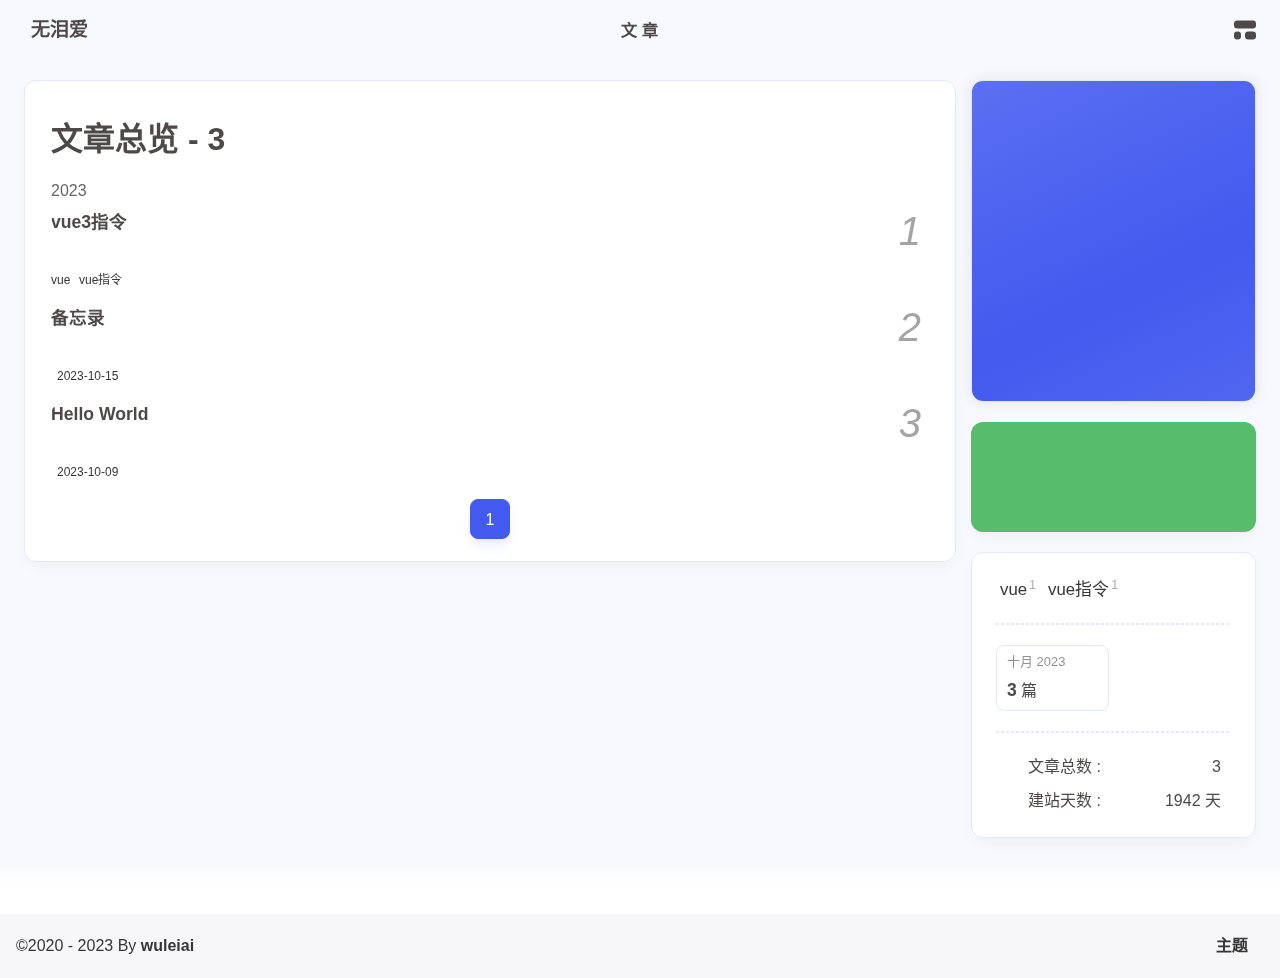
==== archives/index.html @ 39df519e "Site updated: 2023-11-15 03:07:52" ====
<!DOCTYPE html><html lang="zh-CN" data-theme="light"><head><meta charset="UTF-8"><meta http-equiv="X-UA-Compatible" content="IE=edge"><meta name="viewport" content="width=device-width, initial-scale=1.0, user-scalable=no"><title>归档 | 无泪爱</title><meta name="keywords" content="wuleiai,无泪爱,无泪爱的博客,无泪爱博客,无泪爱技术随笔,无泪爱的技术随笔,无泪爱的前端技术随笔"><meta name="author" content="wuleiai,2826874813@qq.com"><meta name="copyright" content="wuleiai"><meta name="format-detection" content="telephone=no"><meta name="theme-color" content="#f7f9fe"><meta name="mobile-web-app-capable" content="yes"><meta name="apple-touch-fullscreen" content="yes"><meta name="apple-mobile-web-app-title" content="归档"><meta name="application-name" content="归档"><meta name="apple-mobile-web-app-capable" content="yes"><meta name="apple-mobile-web-app-status-bar-style" content="#f7f9fe"><meta property="og:type" content="website"><meta property="og:title" content="归档"><meta property="og:url" content="http://example.com/archives/index.html"><meta property="og:site_name" content="无泪爱"><meta property="og:description" content="归档"><meta property="og:locale" content="zh-CN"><meta property="og:image" content="https://bu.dusays.com/2023/04/27/64496e511b09c.jpg"><meta property="article:author" content="wuleiai"><meta property="article:tag" content="wuleiai,无泪爱,无泪爱的博客,无泪爱博客,无泪爱技术随笔,无泪爱的技术随笔,无泪爱的前端技术随笔"><meta name="twitter:card" content="summary"><meta name="twitter:image" content="https://bu.dusays.com/2023/04/27/64496e511b09c.jpg"><meta name="description" content="归档"><link rel="shortcut icon" href="/favicon.ico"><link rel="canonical" href="http://example.com/archives/"><link rel="preconnect" href="//cdn.cbd.int"/><meta name="google-site-verification" content="xxx"/><meta name="baidu-site-verification" content="code-xxx"/><meta name="msvalidate.01" content="xxx"/><link rel="stylesheet" href="/css/index.css"><link rel="stylesheet" href="https://cdn.cbd.int/node-snackbar@0.1.16/dist/snackbar.min.css" media="print" onload="this.media='all'"><link rel="stylesheet" href="https://cdn.cbd.int/@fancyapps/ui@5.0.20/dist/fancybox/fancybox.css" media="print" onload="this.media='all'"><script>const GLOBAL_CONFIG = {
  linkPageTop: undefined,
  peoplecanvas: {"enable":true,"img":"https://upload-bbs.miyoushe.com/upload/2023/09/03/125766904/ee23df8517f3c3e3efc4145658269c06_5714860933110284659.png"},
  postHeadAiDescription: {"enable":true,"gptName":"AnZhiYu","mode":"local","switchBtn":false,"btnLink":"https://afdian.net/item/886a79d4db6711eda42a52540025c377","randomNum":3,"basicWordCount":1000,"key":"xxxx","Referer":"https://xx.xx/"},
  diytitle: {"enable":true,"leaveTitle":"w(ﾟДﾟ)w 不要走！再看看嘛！","backTitle":"♪(^∇^*)欢迎肥来！"},
  LA51: undefined,
  greetingBox: undefined,
  twikooEnvId: '',
  commentBarrageConfig:undefined,
  root: '/',
  preloader: {"source":3},
  friends_vue_info: undefined,
  navMusic: true,
  mainTone: undefined,
  authorStatus: undefined,
  algolia: undefined,
  localSearch: undefined,
  translate: {"defaultEncoding":2,"translateDelay":0,"msgToTraditionalChinese":"繁","msgToSimplifiedChinese":"简","rightMenuMsgToTraditionalChinese":"转为繁体","rightMenuMsgToSimplifiedChinese":"转为简体"},
  noticeOutdate: {"limitDay":365,"position":"top","messagePrev":"It has been","messageNext":"days since the last update, the content of the article may be outdated."},
  highlight: {"plugin":"highlighjs","highlightCopy":true,"highlightLang":true,"highlightHeightLimit":330},
  copy: {
    success: '复制成功',
    error: '复制错误',
    noSupport: '浏览器不支持'
  },
  relativeDate: {
    homepage: false,
    simplehomepage: true,
    post: false
  },
  runtime: '天',
  date_suffix: {
    just: '刚刚',
    min: '分钟前',
    hour: '小时前',
    day: '天前',
    month: '个月前'
  },
  copyright: {"copy":true,"copyrightEbable":false,"limitCount":50,"languages":{"author":"作者: wuleiai","link":"链接: ","source":"来源: 无泪爱","info":"著作权归作者所有。商业转载请联系作者获得授权，非商业转载请注明出处。","copySuccess":"复制成功，复制和转载请标注本文地址"}},
  lightbox: 'fancybox',
  Snackbar: {"chs_to_cht":"你已切换为繁体","cht_to_chs":"你已切换为简体","day_to_night":"你已切换为深色模式","night_to_day":"你已切换为浅色模式","bgLight":"#425AEF","bgDark":"#1f1f1f","position":"top-center"},
  source: {
    justifiedGallery: {
      js: 'https://cdn.cbd.int/flickr-justified-gallery@2.1.2/dist/fjGallery.min.js',
      css: 'https://cdn.cbd.int/flickr-justified-gallery@2.1.2/dist/fjGallery.css'
    }
  },
  isPhotoFigcaption: false,
  islazyload: true,
  isAnchor: false,
  shortcutKey: undefined,
  autoDarkmode: true
}</script><script id="config-diff">var GLOBAL_CONFIG_SITE = {
  configTitle: '无泪爱',
  title: '归档',
  postAI: '',
  pageFillDescription: '归档',
  isPost: false,
  isHome: false,
  isHighlightShrink: false,
  isToc: false,
  postUpdate: '2023-11-15 03:06:13',
  postMainColor: '',
}</script><noscript><style type="text/css">
  #nav {
    opacity: 1
  }
  .justified-gallery img {
    opacity: 1
  }

  #recent-posts time,
  #post-meta time {
    display: inline !important
  }
</style></noscript><script>(win=>{
      win.saveToLocal = {
        set: (key, value, ttl) => {
          if (ttl === 0) return
          const now = Date.now()
          const expiry = now + ttl * 86400000
          const item = {
            value,
            expiry
          }
          localStorage.setItem(key, JSON.stringify(item))
        },
      
        get: key => {
          const itemStr = localStorage.getItem(key)
      
          if (!itemStr) {
            return undefined
          }
          const item = JSON.parse(itemStr)
          const now = Date.now()
      
          if (now > item.expiry) {
            localStorage.removeItem(key)
            return undefined
          }
          return item.value
        }
      }
    
      win.getScript = (url, attr = {}) => new Promise((resolve, reject) => {
        const script = document.createElement('script')
        script.src = url
        script.async = true
        script.onerror = reject
        script.onload = script.onreadystatechange = function() {
          const loadState = this.readyState
          if (loadState && loadState !== 'loaded' && loadState !== 'complete') return
          script.onload = script.onreadystatechange = null
          resolve()
        }

        Object.keys(attr).forEach(key => {
          script.setAttribute(key, attr[key])
        })

        document.head.appendChild(script)
      })
    
      win.getCSS = (url, id = false) => new Promise((resolve, reject) => {
        const link = document.createElement('link')
        link.rel = 'stylesheet'
        link.href = url
        if (id) link.id = id
        link.onerror = reject
        link.onload = link.onreadystatechange = function() {
          const loadState = this.readyState
          if (loadState && loadState !== 'loaded' && loadState !== 'complete') return
          link.onload = link.onreadystatechange = null
          resolve()
        }
        document.head.appendChild(link)
      })
    
      win.activateDarkMode = () => {
        document.documentElement.setAttribute('data-theme', 'dark')
        if (document.querySelector('meta[name="theme-color"]') !== null) {
          document.querySelector('meta[name="theme-color"]').setAttribute('content', '#18171d')
        }
      }
      win.activateLightMode = () => {
        document.documentElement.setAttribute('data-theme', 'light')
        if (document.querySelector('meta[name="theme-color"]') !== null) {
          document.querySelector('meta[name="theme-color"]').setAttribute('content', '#f7f9fe')
        }
      }
      const t = saveToLocal.get('theme')
    
          const isDarkMode = window.matchMedia('(prefers-color-scheme: dark)').matches
          const isLightMode = window.matchMedia('(prefers-color-scheme: light)').matches
          const isNotSpecified = window.matchMedia('(prefers-color-scheme: no-preference)').matches
          const hasNoSupport = !isDarkMode && !isLightMode && !isNotSpecified

          if (t === undefined) {
            if (isLightMode) activateLightMode()
            else if (isDarkMode) activateDarkMode()
            else if (isNotSpecified || hasNoSupport) {
              const now = new Date()
              const hour = now.getHours()
              const isNight = hour <= 6 || hour >= 18
              isNight ? activateDarkMode() : activateLightMode()
            }
            window.matchMedia('(prefers-color-scheme: dark)').addListener(e => {
              if (saveToLocal.get('theme') === undefined) {
                e.matches ? activateDarkMode() : activateLightMode()
              }
            })
          } else if (t === 'light') activateLightMode()
          else activateDarkMode()
        
      const asideStatus = saveToLocal.get('aside-status')
      if (asideStatus !== undefined) {
        if (asideStatus === 'hide') {
          document.documentElement.classList.add('hide-aside')
        } else {
          document.documentElement.classList.remove('hide-aside')
        }
      }
    
      const detectApple = () => {
        if(/iPad|iPhone|iPod|Macintosh/.test(navigator.userAgent)){
          document.documentElement.classList.add('apple')
        }
      }
      detectApple()
    })(window)</script><meta name="generator" content="Hexo 6.3.0"></head><body data-type="anzhiyu"><div id="web_bg"></div><div id="an_music_bg"></div><div id="loading-box" onclick="document.getElementById(&quot;loading-box&quot;).classList.add(&quot;loaded&quot;)"><div class="loading-bg"><img class="loading-img nolazyload" alt="加载头像" src="https://npm.elemecdn.com/anzhiyu-blog-static@1.0.4/img/avatar.jpg"/><div class="loading-image-dot"></div></div></div><script>const preloader = {
  endLoading: () => {
    document.getElementById('loading-box').classList.add("loaded");
  },
  initLoading: () => {
    document.getElementById('loading-box').classList.remove("loaded")
  }
}
window.addEventListener('load',()=> { preloader.endLoading() })
setTimeout(function(){preloader.endLoading();},10000)

if (true) {
  document.addEventListener('pjax:send', () => { preloader.initLoading() })
  document.addEventListener('pjax:complete', () => { preloader.endLoading() })
}</script><link rel="stylesheet" href="https://cdn.cbd.int/anzhiyu-theme-static@1.1.10/progress_bar/progress_bar.css"/><script async="async" src="https://cdn.cbd.int/pace-js@1.2.4/pace.min.js" data-pace-options="{ &quot;restartOnRequestAfter&quot;:false,&quot;eventLag&quot;:false}"></script><div class="page" id="body-wrap"><header class="not-top-img" id="page-header"><nav id="nav"><div id="nav-group"><span id="blog_name"><a id="site-name" href="/" accesskey="h"><div class="title">无泪爱</div><i class="anzhiyufont anzhiyu-icon-house-chimney"></i></a></span><div class="mask-name-container"><div id="name-container"><a id="page-name" href="javascript:anzhiyu.scrollToDest(0, 500)">PAGE_NAME</a></div></div><div id="menus"><div class="menus_items"><div class="menus_item"><a class="site-page" href="javascript:void(0);"><span> 文章</span></a><ul class="menus_item_child"><li><a class="site-page child faa-parent animated-hover" href="/archives/"><i class="anzhiyufont anzhiyu-icon-box-archive faa-tada" style="font-size: 0.9em;"></i><span> 隧道</span></a></li><li><a class="site-page child faa-parent animated-hover" href="/categories/"><i class="anzhiyufont anzhiyu-icon-shapes faa-tada" style="font-size: 0.9em;"></i><span> 分类</span></a></li><li><a class="site-page child faa-parent animated-hover" href="/tags/"><i class="anzhiyufont anzhiyu-icon-tags faa-tada" style="font-size: 0.9em;"></i><span> 标签</span></a></li></ul></div></div></div><div id="nav-right"><div class="nav-button" id="randomPost_button"><a class="site-page" onclick="toRandomPost()" title="随机前往一个文章" href="javascript:void(0);"><i class="anzhiyufont anzhiyu-icon-dice"></i></a></div><input id="center-console" type="checkbox"/><label class="widget" for="center-console" title="中控台" onclick="anzhiyu.switchConsole();"><i class="left"></i><i class="widget center"></i><i class="widget right"></i></label><div id="console"><div class="console-card-group-reward"><ul class="reward-all console-card"><li class="reward-item"><a href="https://npm.elemecdn.com/anzhiyu-blog@1.1.6/img/post/common/qrcode-weichat.png" target="_blank"><img class="post-qr-code-img" alt="微信" src= "[data-uri]" onerror="this.onerror=null,this.src=&quot;/img/404.jpg&quot;" data-lazy-src="https://npm.elemecdn.com/anzhiyu-blog@1.1.6/img/post/common/qrcode-weichat.png"/></a><div class="post-qr-code-desc">微信</div></li><li class="reward-item"><a href="https://npm.elemecdn.com/anzhiyu-blog@1.1.6/img/post/common/qrcode-alipay.png" target="_blank"><img class="post-qr-code-img" alt="支付宝" src= "[data-uri]" onerror="this.onerror=null,this.src=&quot;/img/404.jpg&quot;" data-lazy-src="https://npm.elemecdn.com/anzhiyu-blog@1.1.6/img/post/common/qrcode-alipay.png"/></a><div class="post-qr-code-desc">支付宝</div></li></ul></div><div class="console-card-group"><div class="console-card-group-left"><div class="console-card" id="card-newest-comments"><div class="card-content"><div class="author-content-item-tips">互动</div><span class="author-content-item-title"> 最新评论</span></div><div class="aside-list"><span>正在加载中...</span></div></div></div><div class="console-card-group-right"><div class="console-card tags"><div class="card-content"><div class="author-content-item-tips">兴趣点</div><span class="author-content-item-title">寻找你感兴趣的领域</span><div class="card-tags"><div class="item-headline"></div><div class="card-tag-cloud"><a href="/tags/vue/" style="font-size: 1.05rem;">vue<sup>1</sup></a><a href="/tags/vue%E6%8C%87%E4%BB%A4/" style="font-size: 1.05rem;">vue指令<sup>1</sup></a></div></div><hr/></div></div><div class="console-card history"><div class="item-headline"><i class="anzhiyufont anzhiyu-icon-box-archiv"></i><span>文章</span></div><div class="card-archives"><div class="item-headline"><i class="anzhiyufont anzhiyu-icon-archive"></i><span>归档</span></div><ul class="card-archive-list"><li class="card-archive-list-item"><a class="card-archive-list-link" href="/archives/2023/10/"><span class="card-archive-list-date">十月 2023</span><div class="card-archive-list-count-group"><span class="card-archive-list-count">3</span><span>篇</span></div></a></li></ul></div><hr/></div></div></div><div class="button-group"><div class="console-btn-item"><a class="darkmode_switchbutton" title="显示模式切换" href="javascript:void(0);"><i class="anzhiyufont anzhiyu-icon-moon"></i></a></div><div class="console-btn-item" id="consoleHideAside" onclick="anzhiyu.hideAsideBtn()" title="边栏显示控制"><a class="asideSwitch"><i class="anzhiyufont anzhiyu-icon-arrows-left-right"></i></a></div><div class="console-btn-item on" id="consoleCommentBarrage" onclick="anzhiyu.switchCommentBarrage()" title="热评开关"><a class="commentBarrage"><i class="anzhiyufont anzhiyu-icon-message"></i></a></div><div class="console-btn-item" id="consoleMusic" onclick="anzhiyu.musicToggle()" title="音乐开关"><a class="music-switch"><i class="anzhiyufont anzhiyu-icon-music"></i></a></div></div><div class="console-mask" onclick="anzhiyu.hideConsole()" href="javascript:void(0);"></div></div><div class="nav-button" id="nav-totop"><a class="totopbtn" href="javascript:void(0);"><i class="anzhiyufont anzhiyu-icon-arrow-up"></i><span id="percent" onclick="anzhiyu.scrollToDest(0,500)">0</span></a></div><div id="toggle-menu"><a class="site-page" href="javascript:void(0);" title="切换"><i class="anzhiyufont anzhiyu-icon-bars"></i></a></div></div></div></nav></header><main id="blog-container"><div class="layout" id="content-inner"><div id="archive"><div class="article-sort-title">文章总览 - 3</div><div class="article-sort"><div class="article-sort-item year"><span>2023</span></div><div class="article-sort-item no-article-cover"><div class="article-sort-item-info"><a class="article-sort-item-title" href="/2023/10/15/vue3%E6%8C%87%E4%BB%A4/" title="vue3指令">vue3指令</a><span class="article-sort-item-index">1</span><div class="article-meta-wrap"><span class="article-sort-item-tags"><a class="article-meta__tags" href="/tags/vue/" tabindex="-1"> <span> <i class="anzhiyufont anzhiyu-icon-hashtag"></i>vue</span></a><a class="article-meta__tags" href="/tags/vue%E6%8C%87%E4%BB%A4/" tabindex="-1"> <span> <i class="anzhiyufont anzhiyu-icon-hashtag"></i>vue指令</span></a></span><div class="article-sort-item-time"><i class="anzhiyufont anzhiyu-icon-calendar-alt"></i><time class="post-meta-date-created" datetime="2023-10-14T21:18:20.000Z" title="发表于 2023-10-15 05:18:20">2023-10-15</time></div></div></div></div><div class="article-sort-item no-article-cover"><div class="article-sort-item-info"><a class="article-sort-item-title" href="/2023/10/15/%E5%A4%87%E5%BF%98%E5%BD%95/" title="备忘录">备忘录</a><span class="article-sort-item-index">2</span><div class="article-meta-wrap"><div class="article-sort-item-time"><i class="anzhiyufont anzhiyu-icon-calendar-alt"></i><time class="post-meta-date-created" datetime="2023-10-14T20:48:52.000Z" title="发表于 2023-10-15 04:48:52">2023-10-15</time></div></div></div></div><div class="article-sort-item no-article-cover"><div class="article-sort-item-info"><a class="article-sort-item-title" href="/2023/10/09/hello-world/" title="Hello World">Hello World</a><span class="article-sort-item-index">3</span><div class="article-meta-wrap"><div class="article-sort-item-time"><i class="anzhiyufont anzhiyu-icon-calendar-alt"></i><time class="post-meta-date-created" datetime="2023-10-09T01:13:15.157Z" title="发表于 2023-10-09 09:13:15">2023-10-09</time></div></div></div></div></div><nav id="pagination"><div class="pagination"><span class="page-number current">1</span></div></nav></div><div class="aside-content" id="aside-content"><div class="card-widget card-info"><div class="card-content"><div class="author-info-avatar"><img class="avatar-img" src= "[data-uri]" onerror="this.onerror=null,this.src=&quot;/img/404.jpg&quot;" data-lazy-src="https://bu.dusays.com/2023/04/27/64496e511b09c.jpg" onerror="this.onerror=null;this.src='/img/friend_404.gif'" alt="avatar"/></div><div class="author-info__description">无泪爱，无泪爱的博客，这是分享前端知识和生活的博客。纯爱战士，永不退缩。</div></div></div><div class="card-widget anzhiyu-right-widget" id="card-wechat" onclick="null"><div id="flip-wrapper"><div id="flip-content"><div class="face" style="background: url(https://bu.dusays.com/2023/01/13/63c02edf44033.png) center center / 100% no-repeat"></div><div class="back face" style="background: url(https://bu.dusays.com/2023/05/13/645fa415e8694.png) center center / 100% no-repeat"></div></div></div></div><div class="sticky_layout"><div class="card-widget"><div class="card-tags"><div class="item-headline"></div><div class="card-tag-cloud"><a href="/tags/vue/" style="font-size: 1.05rem;">vue<sup>1</sup></a><a href="/tags/vue%E6%8C%87%E4%BB%A4/" style="font-size: 1.05rem;">vue指令<sup>1</sup></a></div></div><hr/><div class="card-archives"><div class="item-headline"><i class="anzhiyufont anzhiyu-icon-archive"></i><span>归档</span></div><ul class="card-archive-list"><li class="card-archive-list-item"><a class="card-archive-list-link" href="/archives/2023/10/"><span class="card-archive-list-date">十月 2023</span><div class="card-archive-list-count-group"><span class="card-archive-list-count">3</span><span>篇</span></div></a></li></ul></div><hr/><div class="card-webinfo"><div class="item-headline"><i class="anzhiyufont anzhiyu-icon-chart-line"></i><span>网站资讯</span></div><div class="webinfo"><div class="webinfo-item"><div class="webinfo-item-title"><i class="anzhiyufont anzhiyu-icon-file-lines"></i><div class="item-name">文章总数 :</div></div><div class="item-count">3</div></div><div class="webinfo-item"><div class="webinfo-item-title"><i class="anzhiyufont anzhiyu-icon-stopwatch"></i><div class="item-name">建站天数 :</div></div><div class="item-count" id="runtimeshow" data-publishDate="2021-03-31T16:00:00.000Z"><i class="anzhiyufont anzhiyu-icon-spinner anzhiyu-spin"></i></div></div></div></div></div></div></div></div></main><footer id="footer"><div id="footer-wrap"></div><div id="footer-bar"><div class="footer-bar-links"><div class="footer-bar-left"><div id="footer-bar-tips"><div class="copyright">&copy;2020 - 2023 By <a class="footer-bar-link" href="/" title="wuleiai" target="_blank">wuleiai</a></div></div><div id="footer-type-tips"></div></div><div class="footer-bar-right"><a class="footer-bar-link" target="_blank" rel="noopener" href="https://github.com/anzhiyu-c/hexo-theme-anzhiyu" title="主题">主题</a></div></div></div></footer></div><div id="sidebar"><div id="menu-mask"></div><div id="sidebar-menus"><div class="sidebar-site-data site-data is-center"><a href="/archives/" title="archive"><div class="headline">文章</div><div class="length-num">3</div></a><a href="/tags/" title="tag"><div class="headline">标签</div><div class="length-num">2</div></a><a href="/categories/" title="category"><div class="headline">分类</div><div class="length-num">1</div></a></div><span class="sidebar-menu-item-title">功能</span><div class="sidebar-menu-item"><a class="darkmode_switchbutton menu-child" href="javascript:void(0);" title="显示模式"><i class="anzhiyufont anzhiyu-icon-circle-half-stroke"></i><span>显示模式</span></a></div><div class="back-menu-list-groups"><div class="back-menu-list-group"><div class="back-menu-list-title">网页</div><div class="back-menu-list"><a class="back-menu-item" target="_blank" rel="noopener" href="https://blog.anheyu.com/" title="博客"><img class="back-menu-item-icon" src= "[data-uri]" onerror="this.onerror=null,this.src=&quot;/img/404.jpg&quot;" data-lazy-src="/img/favicon.ico" alt="博客"/><span class="back-menu-item-text">博客</span></a></div></div><div class="back-menu-list-group"><div class="back-menu-list-title">项目</div><div class="back-menu-list"><a class="back-menu-item" target="_blank" rel="noopener" href="https://image.anheyu.com/" title="安知鱼图床"><img class="back-menu-item-icon" src= "[data-uri]" onerror="this.onerror=null,this.src=&quot;/img/404.jpg&quot;" data-lazy-src="https://image.anheyu.com/favicon.ico" alt="安知鱼图床"/><span class="back-menu-item-text">安知鱼图床</span></a></div></div></div><div class="menus_items"><div class="menus_item"><a class="site-page" href="javascript:void(0);"><span> 文章</span></a><ul class="menus_item_child"><li><a class="site-page child faa-parent animated-hover" href="/archives/"><i class="anzhiyufont anzhiyu-icon-box-archive faa-tada" style="font-size: 0.9em;"></i><span> 隧道</span></a></li><li><a class="site-page child faa-parent animated-hover" href="/categories/"><i class="anzhiyufont anzhiyu-icon-shapes faa-tada" style="font-size: 0.9em;"></i><span> 分类</span></a></li><li><a class="site-page child faa-parent animated-hover" href="/tags/"><i class="anzhiyufont anzhiyu-icon-tags faa-tada" style="font-size: 0.9em;"></i><span> 标签</span></a></li></ul></div></div><span class="sidebar-menu-item-title">标签</span><div class="card-tags"><div class="item-headline"></div><div class="card-tag-cloud"><a href="/tags/vue/" style="font-size: 0.88rem;">vue<sup>1</sup></a><a href="/tags/vue%E6%8C%87%E4%BB%A4/" style="font-size: 0.88rem;">vue指令<sup>1</sup></a></div></div><hr/></div></div><div id="rightside"><div id="rightside-config-hide"><button id="translateLink" type="button" title="简繁转换">繁</button><button id="darkmode" type="button" title="浅色和深色模式转换"><i class="anzhiyufont anzhiyu-icon-circle-half-stroke"></i></button><button id="hide-aside-btn" type="button" title="单栏和双栏切换"><i class="anzhiyufont anzhiyu-icon-arrows-left-right"></i></button></div><div id="rightside-config-show"><button id="rightside-config" type="button" title="设置"><i class="anzhiyufont anzhiyu-icon-gear"></i></button><button id="go-up" type="button" title="回到顶部"><i class="anzhiyufont anzhiyu-icon-arrow-up"></i></button></div></div><div id="nav-music"><a id="nav-music-hoverTips" onclick="anzhiyu.musicToggle()" accesskey="m">播放音乐</a><div id="console-music-bg"></div><meting-js id="8152976493" server="netease" type="playlist" mutex="true" preload="none" theme="var(--anzhiyu-main)" data-lrctype="0" order="random"></meting-js></div><div id="rightMenu"><div class="rightMenu-group rightMenu-small"><div class="rightMenu-item" id="menu-backward"><i class="anzhiyufont anzhiyu-icon-arrow-left"></i></div><div class="rightMenu-item" id="menu-forward"><i class="anzhiyufont anzhiyu-icon-arrow-right"></i></div><div class="rightMenu-item" id="menu-refresh"><i class="anzhiyufont anzhiyu-icon-arrow-rotate-right" style="font-size: 1rem;"></i></div><div class="rightMenu-item" id="menu-top"><i class="anzhiyufont anzhiyu-icon-arrow-up"></i></div></div><div class="rightMenu-group rightMenu-line rightMenuPlugin"><div class="rightMenu-item" id="menu-copytext"><i class="anzhiyufont anzhiyu-icon-copy"></i><span>复制选中文本</span></div><div class="rightMenu-item" id="menu-pastetext"><i class="anzhiyufont anzhiyu-icon-paste"></i><span>粘贴文本</span></div><a class="rightMenu-item" id="menu-commenttext"><i class="anzhiyufont anzhiyu-icon-comment-medical"></i><span>引用到评论</span></a><div class="rightMenu-item" id="menu-newwindow"><i class="anzhiyufont anzhiyu-icon-window-restore"></i><span>新窗口打开</span></div><div class="rightMenu-item" id="menu-copylink"><i class="anzhiyufont anzhiyu-icon-link"></i><span>复制链接地址</span></div><div class="rightMenu-item" id="menu-copyimg"><i class="anzhiyufont anzhiyu-icon-images"></i><span>复制此图片</span></div><div class="rightMenu-item" id="menu-downloadimg"><i class="anzhiyufont anzhiyu-icon-download"></i><span>下载此图片</span></div><div class="rightMenu-item" id="menu-newwindowimg"><i class="anzhiyufont anzhiyu-icon-window-restore"></i><span>新窗口打开图片</span></div><div class="rightMenu-item" id="menu-search"><i class="anzhiyufont anzhiyu-icon-magnifying-glass"></i><span>站内搜索</span></div><div class="rightMenu-item" id="menu-searchBaidu"><i class="anzhiyufont anzhiyu-icon-magnifying-glass"></i><span>百度搜索</span></div><div class="rightMenu-item" id="menu-music-toggle"><i class="anzhiyufont anzhiyu-icon-play"></i><span>播放音乐</span></div><div class="rightMenu-item" id="menu-music-back"><i class="anzhiyufont anzhiyu-icon-backward"></i><span>切换到上一首</span></div><div class="rightMenu-item" id="menu-music-forward"><i class="anzhiyufont anzhiyu-icon-forward"></i><span>切换到下一首</span></div><div class="rightMenu-item" id="menu-music-playlist" onclick="window.open(&quot;https://y.qq.com/n/ryqq/playlist/8802438608&quot;, &quot;_blank&quot;);" style="display: none;"><i class="anzhiyufont anzhiyu-icon-radio"></i><span>查看所有歌曲</span></div><div class="rightMenu-item" id="menu-music-copyMusicName"><i class="anzhiyufont anzhiyu-icon-copy"></i><span>复制歌名</span></div></div><div class="rightMenu-group rightMenu-line rightMenuOther"><a class="rightMenu-item menu-link" id="menu-randomPost"><i class="anzhiyufont anzhiyu-icon-shuffle"></i><span>随便逛逛</span></a><a class="rightMenu-item menu-link" href="/categories/"><i class="anzhiyufont anzhiyu-icon-cube"></i><span>博客分类</span></a><a class="rightMenu-item menu-link" href="/tags/"><i class="anzhiyufont anzhiyu-icon-tags"></i><span>文章标签</span></a></div><div class="rightMenu-group rightMenu-line rightMenuOther"><a class="rightMenu-item" id="menu-copy" href="javascript:void(0);"><i class="anzhiyufont anzhiyu-icon-copy"></i><span>复制地址</span></a><a class="rightMenu-item" id="menu-commentBarrage" href="javascript:void(0);"><i class="anzhiyufont anzhiyu-icon-message"></i><span class="menu-commentBarrage-text">关闭热评</span></a><a class="rightMenu-item" id="menu-darkmode" href="javascript:void(0);"><i class="anzhiyufont anzhiyu-icon-circle-half-stroke"></i><span class="menu-darkmode-text">深色模式</span></a><a class="rightMenu-item" id="menu-translate" href="javascript:void(0);"><i class="anzhiyufont anzhiyu-icon-language"></i><span>轉為繁體</span></a></div></div><div id="rightmenu-mask"></div><div><script src="/js/utils.js"></script><script src="/js/main.js"></script><script src="/js/tw_cn.js"></script><script src="https://cdn.cbd.int/@fancyapps/ui@5.0.20/dist/fancybox/fancybox.umd.js"></script><script src="https://cdn.cbd.int/instant.page@5.2.0/instantpage.js" type="module"></script><script src="https://cdn.cbd.int/vanilla-lazyload@17.8.4/dist/lazyload.iife.min.js"></script><script src="https://cdn.cbd.int/node-snackbar@0.1.16/dist/snackbar.min.js"></script><canvas id="universe"></canvas><script async src="https://npm.elemecdn.com/anzhiyu-theme-static@1.0.0/dark/dark.js"></script><script>// 消除控制台打印
var HoldLog = console.log;
console.log = function () {};
let now1 = new Date();
queueMicrotask(() => {
  const Log = function () {
    HoldLog.apply(console, arguments);
  }; //在恢复前输出日志
  const grt = new Date("04/01/2021 00:00:00"); //此处修改你的建站时间或者网站上线时间
  now1.setTime(now1.getTime() + 250);
  const days = (now1 - grt) / 1000 / 60 / 60 / 24;
  const dnum = Math.floor(days);
  const ascll = [
    `欢迎使用安知鱼!`,
    `生活明朗, 万物可爱`,
    `
        
       █████╗ ███╗   ██╗███████╗██╗  ██╗██╗██╗   ██╗██╗   ██╗
      ██╔══██╗████╗  ██║╚══███╔╝██║  ██║██║╚██╗ ██╔╝██║   ██║
      ███████║██╔██╗ ██║  ███╔╝ ███████║██║ ╚████╔╝ ██║   ██║
      ██╔══██║██║╚██╗██║ ███╔╝  ██╔══██║██║  ╚██╔╝  ██║   ██║
      ██║  ██║██║ ╚████║███████╗██║  ██║██║   ██║   ╚██████╔╝
      ╚═╝  ╚═╝╚═╝  ╚═══╝╚══════╝╚═╝  ╚═╝╚═╝   ╚═╝    ╚═════╝
        
        `,
    "已上线",
    dnum,
    "天",
    "©2020 By 安知鱼 V1.6.8",
  ];
  const ascll2 = [`NCC2-036`, `调用前置摄像头拍照成功，识别为【小笨蛋】.`, `Photo captured: `, `🤪`];

  setTimeout(
    Log.bind(
      console,
      `\n%c${ascll[0]} %c ${ascll[1]} %c ${ascll[2]} %c${ascll[3]}%c ${ascll[4]}%c ${ascll[5]}\n\n%c ${ascll[6]}\n`,
      "color:#425AEF",
      "",
      "color:#425AEF",
      "color:#425AEF",
      "",
      "color:#425AEF",
      ""
    )
  );
  setTimeout(
    Log.bind(
      console,
      `%c ${ascll2[0]} %c ${ascll2[1]} %c \n${ascll2[2]} %c\n${ascll2[3]}\n`,
      "color:white; background-color:#4fd953",
      "",
      "",
      'background:url("https://npm.elemecdn.com/anzhiyu-blog@1.1.6/img/post/common/tinggge.gif") no-repeat;font-size:450%'
    )
  );

  setTimeout(Log.bind(console, "%c WELCOME %c 你好，小笨蛋.", "color:white; background-color:#4f90d9", ""));

  setTimeout(
    console.warn.bind(
      console,
      "%c ⚡ Powered by 安知鱼 %c 你正在访问 wuleiai 的博客.",
      "color:white; background-color:#f0ad4e",
      ""
    )
  );

  setTimeout(Log.bind(console, "%c W23-12 %c 你已打开控制台.", "color:white; background-color:#4f90d9", ""));

  setTimeout(
    console.warn.bind(console, "%c S013-782 %c 你现在正处于监控中.", "color:white; background-color:#d9534f", "")
  );
});</script><script async src="/anzhiyu/random.js"></script><div class="js-pjax"><input type="hidden" name="page-type" id="page-type" value="anzhiyu"></div><script>var visitorMail = "visitor@anheyu.com";
</script><script async data-pjax src="https://cdn.cbd.int/anzhiyu-theme-static@1.0.0/waterfall/waterfall.js"></script><script src="https://lf3-cdn-tos.bytecdntp.com/cdn/expire-1-M/qrcodejs/1.0.0/qrcode.min.js"></script><link rel="stylesheet" href="https://cdn.cbd.int/anzhiyu-theme-static@1.1.9/icon/ali_iconfont_css.css"><link rel="stylesheet" href="https://cdn.cbd.int/anzhiyu-theme-static@1.0.0/aplayer/APlayer.min.css" media="print" onload="this.media='all'"><script src="https://cdn.cbd.int/anzhiyu-blog-static@1.0.1/js/APlayer.min.js"></script><script src="https://cdn.cbd.int/hexo-anzhiyu-music@1.0.1/assets/js/Meting2.min.js"></script><script src="https://cdn.cbd.int/pjax@0.2.8/pjax.min.js"></script><script>let pjaxSelectors = ["head > title","#config-diff","#body-wrap","#rightside-config-hide","#rightside-config-show",".js-pjax"]
var pjax = new Pjax({
  elements: 'a:not([target="_blank"])',
  selectors: pjaxSelectors,
  cacheBust: false,
  analytics: false,
  scrollRestoration: false
})

document.addEventListener('pjax:send', function () {
  // removeEventListener scroll 
  anzhiyu.removeGlobalFnEvent('pjax')
  anzhiyu.removeGlobalFnEvent('themeChange')

  document.getElementById('rightside').classList.remove('rightside-show')
  
  if (window.aplayers) {
    for (let i = 0; i < window.aplayers.length; i++) {
      if (!window.aplayers[i].options.fixed) {
        window.aplayers[i].destroy()
      }
    }
  }

  typeof typed === 'object' && typed.destroy()

  //reset readmode
  const $bodyClassList = document.body.classList
  $bodyClassList.contains('read-mode') && $bodyClassList.remove('read-mode')
})

document.addEventListener('pjax:complete', function () {
  window.refreshFn()

  document.querySelectorAll('script[data-pjax]').forEach(item => {
    const newScript = document.createElement('script')
    const content = item.text || item.textContent || item.innerHTML || ""
    Array.from(item.attributes).forEach(attr => newScript.setAttribute(attr.name, attr.value))
    newScript.appendChild(document.createTextNode(content))
    item.parentNode.replaceChild(newScript, item)
  })

  GLOBAL_CONFIG.islazyload && window.lazyLoadInstance.update()

  typeof panguInit === 'function' && panguInit()

  // google analytics
  typeof gtag === 'function' && gtag('config', '', {'page_path': window.location.pathname});

  // baidu analytics
  typeof _hmt === 'object' && _hmt.push(['_trackPageview',window.location.pathname]);

  typeof loadMeting === 'function' && document.getElementsByClassName('aplayer').length && loadMeting()

  // prismjs
  typeof Prism === 'object' && Prism.highlightAll()
})

document.addEventListener('pjax:error', e => {
  if (e.request.status === 404) {
    pjax.loadUrl('/404.html')
  }
})</script><script charset="UTF-8" src="https://cdn.cbd.int/anzhiyu-theme-static@1.1.5/accesskey/accesskey.js"></script></div><div id="popup-window"><div class="popup-window-title">通知</div><div class="popup-window-divider"></div><div class="popup-window-content"><div class="popup-tip">你好呀</div><div class="popup-link"><i class="anzhiyufont anzhiyu-icon-arrow-circle-right"></i></div></div></div></body></html>
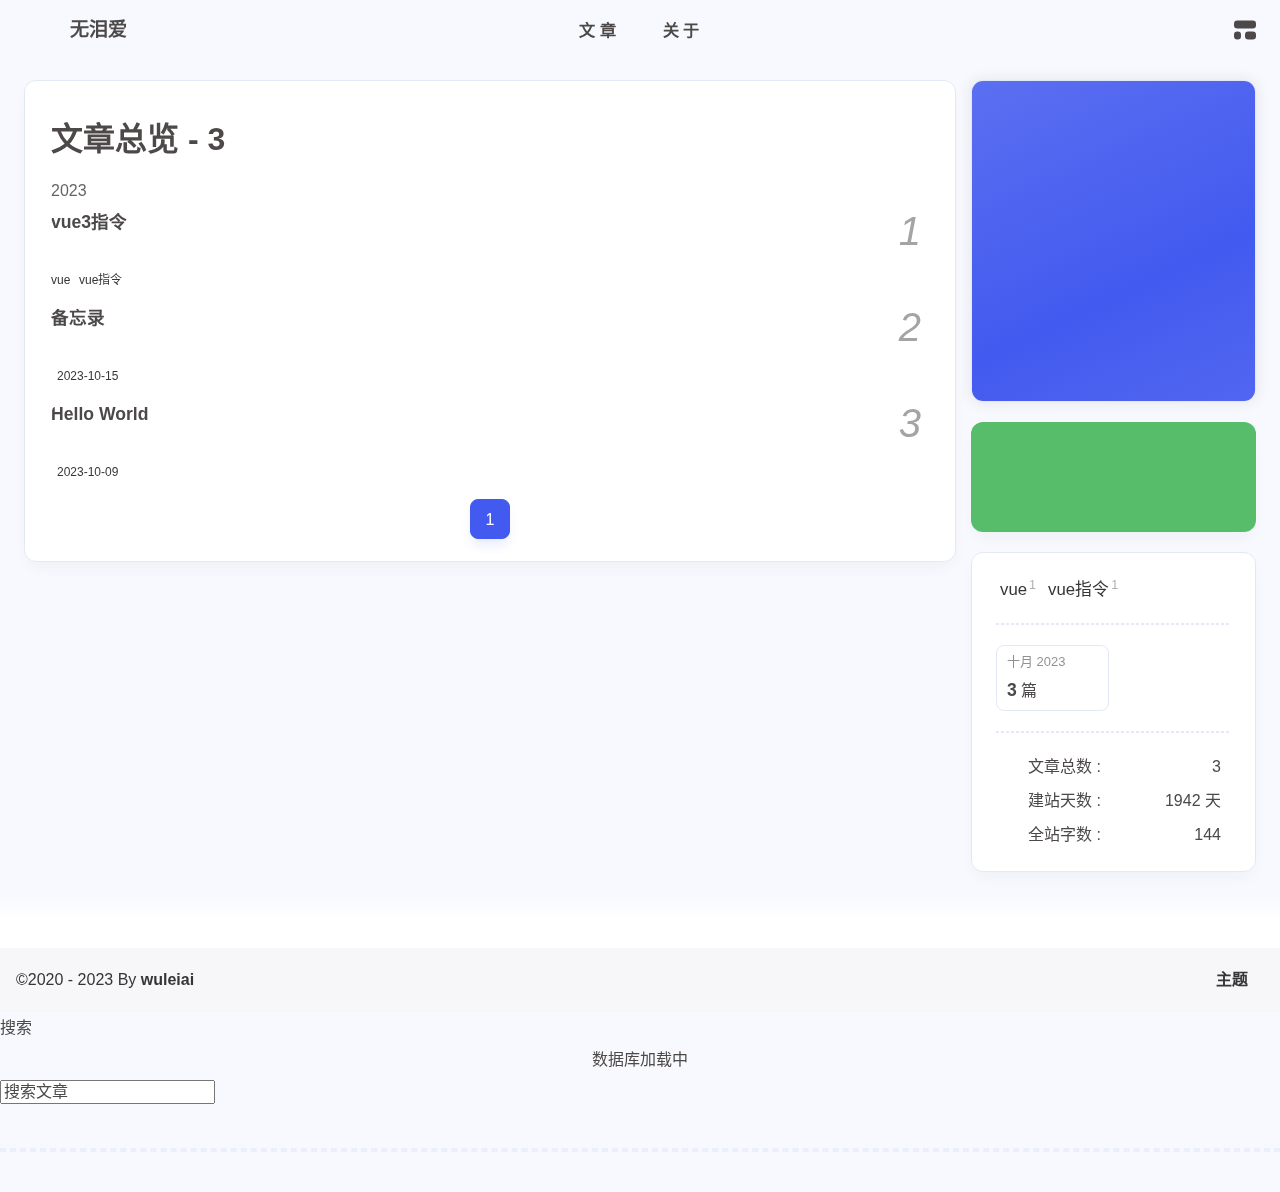
==== commit 3c2e4682: "Site updated: 2023-11-15 05:01:10" ====
--- a/archives/index.html
+++ b/archives/index.html
@@ -3,7 +3,7 @@
   peoplecanvas: {"enable":true,"img":"https://upload-bbs.miyoushe.com/upload/2023/09/03/125766904/ee23df8517f3c3e3efc4145658269c06_5714860933110284659.png"},
   postHeadAiDescription: {"enable":true,"gptName":"AnZhiYu","mode":"local","switchBtn":false,"btnLink":"https://afdian.net/item/886a79d4db6711eda42a52540025c377","randomNum":3,"basicWordCount":1000,"key":"xxxx","Referer":"https://xx.xx/"},
   diytitle: {"enable":true,"leaveTitle":"w(ﾟДﾟ)w 不要走！再看看嘛！","backTitle":"♪(^∇^*)欢迎肥来！"},
-  LA51: undefined,
+  LA51: {"enable":true,"ck":"3GY3PNmVqh78aZz8","LingQueMonitorID":"3GY3ENce6a0MwIBr"},
   greetingBox: undefined,
   twikooEnvId: '',
   commentBarrageConfig:undefined,
@@ -14,7 +14,7 @@
   mainTone: undefined,
   authorStatus: undefined,
   algolia: undefined,
-  localSearch: undefined,
+  localSearch: {"path":"/search.xml","preload":true,"languages":{"hits_empty":"找不到您查询的内容：${query}"}},
   translate: {"defaultEncoding":2,"translateDelay":0,"msgToTraditionalChinese":"繁","msgToSimplifiedChinese":"简","rightMenuMsgToTraditionalChinese":"转为繁体","rightMenuMsgToSimplifiedChinese":"转为简体"},
   noticeOutdate: {"limitDay":365,"position":"top","messagePrev":"It has been","messageNext":"days since the last update, the content of the article may be outdated."},
   highlight: {"plugin":"highlighjs","highlightCopy":true,"highlightLang":true,"highlightHeightLimit":330},
@@ -48,7 +48,7 @@
   isPhotoFigcaption: false,
   islazyload: true,
   isAnchor: false,
-  shortcutKey: undefined,
+  shortcutKey: {"enable":true,"delay":100,"shiftDelay":200},
   autoDarkmode: true
 }</script><script id="config-diff">var GLOBAL_CONFIG_SITE = {
   configTitle: '无泪爱',
@@ -59,7 +59,7 @@
   isHome: false,
   isHighlightShrink: false,
   isToc: false,
-  postUpdate: '2023-11-15 03:06:13',
+  postUpdate: '2023-11-15 05:01:03',
   postMainColor: '',
 }</script><noscript><style type="text/css">
   #nav {
@@ -202,7 +202,31 @@
 if (true) {
   document.addEventListener('pjax:send', () => { preloader.initLoading() })
   document.addEventListener('pjax:complete', () => { preloader.endLoading() })
-}</script><link rel="stylesheet" href="https://cdn.cbd.int/anzhiyu-theme-static@1.1.10/progress_bar/progress_bar.css"/><script async="async" src="https://cdn.cbd.int/pace-js@1.2.4/pace.min.js" data-pace-options="{ &quot;restartOnRequestAfter&quot;:false,&quot;eventLag&quot;:false}"></script><div class="page" id="body-wrap"><header class="not-top-img" id="page-header"><nav id="nav"><div id="nav-group"><span id="blog_name"><a id="site-name" href="/" accesskey="h"><div class="title">无泪爱</div><i class="anzhiyufont anzhiyu-icon-house-chimney"></i></a></span><div class="mask-name-container"><div id="name-container"><a id="page-name" href="javascript:anzhiyu.scrollToDest(0, 500)">PAGE_NAME</a></div></div><div id="menus"><div class="menus_items"><div class="menus_item"><a class="site-page" href="javascript:void(0);"><span> 文章</span></a><ul class="menus_item_child"><li><a class="site-page child faa-parent animated-hover" href="/archives/"><i class="anzhiyufont anzhiyu-icon-box-archive faa-tada" style="font-size: 0.9em;"></i><span> 隧道</span></a></li><li><a class="site-page child faa-parent animated-hover" href="/categories/"><i class="anzhiyufont anzhiyu-icon-shapes faa-tada" style="font-size: 0.9em;"></i><span> 分类</span></a></li><li><a class="site-page child faa-parent animated-hover" href="/tags/"><i class="anzhiyufont anzhiyu-icon-tags faa-tada" style="font-size: 0.9em;"></i><span> 标签</span></a></li></ul></div></div></div><div id="nav-right"><div class="nav-button" id="randomPost_button"><a class="site-page" onclick="toRandomPost()" title="随机前往一个文章" href="javascript:void(0);"><i class="anzhiyufont anzhiyu-icon-dice"></i></a></div><input id="center-console" type="checkbox"/><label class="widget" for="center-console" title="中控台" onclick="anzhiyu.switchConsole();"><i class="left"></i><i class="widget center"></i><i class="widget right"></i></label><div id="console"><div class="console-card-group-reward"><ul class="reward-all console-card"><li class="reward-item"><a href="https://npm.elemecdn.com/anzhiyu-blog@1.1.6/img/post/common/qrcode-weichat.png" target="_blank"><img class="post-qr-code-img" alt="微信" src= "[data-uri]" onerror="this.onerror=null,this.src=&quot;/img/404.jpg&quot;" data-lazy-src="https://npm.elemecdn.com/anzhiyu-blog@1.1.6/img/post/common/qrcode-weichat.png"/></a><div class="post-qr-code-desc">微信</div></li><li class="reward-item"><a href="https://npm.elemecdn.com/anzhiyu-blog@1.1.6/img/post/common/qrcode-alipay.png" target="_blank"><img class="post-qr-code-img" alt="支付宝" src= "[data-uri]" onerror="this.onerror=null,this.src=&quot;/img/404.jpg&quot;" data-lazy-src="https://npm.elemecdn.com/anzhiyu-blog@1.1.6/img/post/common/qrcode-alipay.png"/></a><div class="post-qr-code-desc">支付宝</div></li></ul></div><div class="console-card-group"><div class="console-card-group-left"><div class="console-card" id="card-newest-comments"><div class="card-content"><div class="author-content-item-tips">互动</div><span class="author-content-item-title"> 最新评论</span></div><div class="aside-list"><span>正在加载中...</span></div></div></div><div class="console-card-group-right"><div class="console-card tags"><div class="card-content"><div class="author-content-item-tips">兴趣点</div><span class="author-content-item-title">寻找你感兴趣的领域</span><div class="card-tags"><div class="item-headline"></div><div class="card-tag-cloud"><a href="/tags/vue/" style="font-size: 1.05rem;">vue<sup>1</sup></a><a href="/tags/vue%E6%8C%87%E4%BB%A4/" style="font-size: 1.05rem;">vue指令<sup>1</sup></a></div></div><hr/></div></div><div class="console-card history"><div class="item-headline"><i class="anzhiyufont anzhiyu-icon-box-archiv"></i><span>文章</span></div><div class="card-archives"><div class="item-headline"><i class="anzhiyufont anzhiyu-icon-archive"></i><span>归档</span></div><ul class="card-archive-list"><li class="card-archive-list-item"><a class="card-archive-list-link" href="/archives/2023/10/"><span class="card-archive-list-date">十月 2023</span><div class="card-archive-list-count-group"><span class="card-archive-list-count">3</span><span>篇</span></div></a></li></ul></div><hr/></div></div></div><div class="button-group"><div class="console-btn-item"><a class="darkmode_switchbutton" title="显示模式切换" href="javascript:void(0);"><i class="anzhiyufont anzhiyu-icon-moon"></i></a></div><div class="console-btn-item" id="consoleHideAside" onclick="anzhiyu.hideAsideBtn()" title="边栏显示控制"><a class="asideSwitch"><i class="anzhiyufont anzhiyu-icon-arrows-left-right"></i></a></div><div class="console-btn-item on" id="consoleCommentBarrage" onclick="anzhiyu.switchCommentBarrage()" title="热评开关"><a class="commentBarrage"><i class="anzhiyufont anzhiyu-icon-message"></i></a></div><div class="console-btn-item" id="consoleMusic" onclick="anzhiyu.musicToggle()" title="音乐开关"><a class="music-switch"><i class="anzhiyufont anzhiyu-icon-music"></i></a></div></div><div class="console-mask" onclick="anzhiyu.hideConsole()" href="javascript:void(0);"></div></div><div class="nav-button" id="nav-totop"><a class="totopbtn" href="javascript:void(0);"><i class="anzhiyufont anzhiyu-icon-arrow-up"></i><span id="percent" onclick="anzhiyu.scrollToDest(0,500)">0</span></a></div><div id="toggle-menu"><a class="site-page" href="javascript:void(0);" title="切换"><i class="anzhiyufont anzhiyu-icon-bars"></i></a></div></div></div></nav></header><main id="blog-container"><div class="layout" id="content-inner"><div id="archive"><div class="article-sort-title">文章总览 - 3</div><div class="article-sort"><div class="article-sort-item year"><span>2023</span></div><div class="article-sort-item no-article-cover"><div class="article-sort-item-info"><a class="article-sort-item-title" href="/2023/10/15/vue3%E6%8C%87%E4%BB%A4/" title="vue3指令">vue3指令</a><span class="article-sort-item-index">1</span><div class="article-meta-wrap"><span class="article-sort-item-tags"><a class="article-meta__tags" href="/tags/vue/" tabindex="-1"> <span> <i class="anzhiyufont anzhiyu-icon-hashtag"></i>vue</span></a><a class="article-meta__tags" href="/tags/vue%E6%8C%87%E4%BB%A4/" tabindex="-1"> <span> <i class="anzhiyufont anzhiyu-icon-hashtag"></i>vue指令</span></a></span><div class="article-sort-item-time"><i class="anzhiyufont anzhiyu-icon-calendar-alt"></i><time class="post-meta-date-created" datetime="2023-10-14T21:18:20.000Z" title="发表于 2023-10-15 05:18:20">2023-10-15</time></div></div></div></div><div class="article-sort-item no-article-cover"><div class="article-sort-item-info"><a class="article-sort-item-title" href="/2023/10/15/%E5%A4%87%E5%BF%98%E5%BD%95/" title="备忘录">备忘录</a><span class="article-sort-item-index">2</span><div class="article-meta-wrap"><div class="article-sort-item-time"><i class="anzhiyufont anzhiyu-icon-calendar-alt"></i><time class="post-meta-date-created" datetime="2023-10-14T20:48:52.000Z" title="发表于 2023-10-15 04:48:52">2023-10-15</time></div></div></div></div><div class="article-sort-item no-article-cover"><div class="article-sort-item-info"><a class="article-sort-item-title" href="/2023/10/09/hello-world/" title="Hello World">Hello World</a><span class="article-sort-item-index">3</span><div class="article-meta-wrap"><div class="article-sort-item-time"><i class="anzhiyufont anzhiyu-icon-calendar-alt"></i><time class="post-meta-date-created" datetime="2023-10-09T01:13:15.157Z" title="发表于 2023-10-09 09:13:15">2023-10-09</time></div></div></div></div></div><nav id="pagination"><div class="pagination"><span class="page-number current">1</span></div></nav></div><div class="aside-content" id="aside-content"><div class="card-widget card-info"><div class="card-content"><div class="author-info-avatar"><img class="avatar-img" src= "[data-uri]" onerror="this.onerror=null,this.src=&quot;/img/404.jpg&quot;" data-lazy-src="https://bu.dusays.com/2023/04/27/64496e511b09c.jpg" onerror="this.onerror=null;this.src='/img/friend_404.gif'" alt="avatar"/></div><div class="author-info__description">无泪爱，无泪爱的博客，这是分享前端知识和生活的博客。纯爱战士，永不退缩。</div></div></div><div class="card-widget anzhiyu-right-widget" id="card-wechat" onclick="null"><div id="flip-wrapper"><div id="flip-content"><div class="face" style="background: url(https://bu.dusays.com/2023/01/13/63c02edf44033.png) center center / 100% no-repeat"></div><div class="back face" style="background: url(https://bu.dusays.com/2023/05/13/645fa415e8694.png) center center / 100% no-repeat"></div></div></div></div><div class="sticky_layout"><div class="card-widget"><div class="card-tags"><div class="item-headline"></div><div class="card-tag-cloud"><a href="/tags/vue/" style="font-size: 1.05rem;">vue<sup>1</sup></a><a href="/tags/vue%E6%8C%87%E4%BB%A4/" style="font-size: 1.05rem;">vue指令<sup>1</sup></a></div></div><hr/><div class="card-archives"><div class="item-headline"><i class="anzhiyufont anzhiyu-icon-archive"></i><span>归档</span></div><ul class="card-archive-list"><li class="card-archive-list-item"><a class="card-archive-list-link" href="/archives/2023/10/"><span class="card-archive-list-date">十月 2023</span><div class="card-archive-list-count-group"><span class="card-archive-list-count">3</span><span>篇</span></div></a></li></ul></div><hr/><div class="card-webinfo"><div class="item-headline"><i class="anzhiyufont anzhiyu-icon-chart-line"></i><span>网站资讯</span></div><div class="webinfo"><div class="webinfo-item"><div class="webinfo-item-title"><i class="anzhiyufont anzhiyu-icon-file-lines"></i><div class="item-name">文章总数 :</div></div><div class="item-count">3</div></div><div class="webinfo-item"><div class="webinfo-item-title"><i class="anzhiyufont anzhiyu-icon-stopwatch"></i><div class="item-name">建站天数 :</div></div><div class="item-count" id="runtimeshow" data-publishDate="2021-03-31T16:00:00.000Z"><i class="anzhiyufont anzhiyu-icon-spinner anzhiyu-spin"></i></div></div></div></div></div></div></div></div></main><footer id="footer"><div id="footer-wrap"></div><div id="footer-bar"><div class="footer-bar-links"><div class="footer-bar-left"><div id="footer-bar-tips"><div class="copyright">&copy;2020 - 2023 By <a class="footer-bar-link" href="/" title="wuleiai" target="_blank">wuleiai</a></div></div><div id="footer-type-tips"></div></div><div class="footer-bar-right"><a class="footer-bar-link" target="_blank" rel="noopener" href="https://github.com/anzhiyu-c/hexo-theme-anzhiyu" title="主题">主题</a></div></div></div></footer></div><div id="sidebar"><div id="menu-mask"></div><div id="sidebar-menus"><div class="sidebar-site-data site-data is-center"><a href="/archives/" title="archive"><div class="headline">文章</div><div class="length-num">3</div></a><a href="/tags/" title="tag"><div class="headline">标签</div><div class="length-num">2</div></a><a href="/categories/" title="category"><div class="headline">分类</div><div class="length-num">1</div></a></div><span class="sidebar-menu-item-title">功能</span><div class="sidebar-menu-item"><a class="darkmode_switchbutton menu-child" href="javascript:void(0);" title="显示模式"><i class="anzhiyufont anzhiyu-icon-circle-half-stroke"></i><span>显示模式</span></a></div><div class="back-menu-list-groups"><div class="back-menu-list-group"><div class="back-menu-list-title">网页</div><div class="back-menu-list"><a class="back-menu-item" target="_blank" rel="noopener" href="https://blog.anheyu.com/" title="博客"><img class="back-menu-item-icon" src= "[data-uri]" onerror="this.onerror=null,this.src=&quot;/img/404.jpg&quot;" data-lazy-src="/img/favicon.ico" alt="博客"/><span class="back-menu-item-text">博客</span></a></div></div><div class="back-menu-list-group"><div class="back-menu-list-title">项目</div><div class="back-menu-list"><a class="back-menu-item" target="_blank" rel="noopener" href="https://image.anheyu.com/" title="安知鱼图床"><img class="back-menu-item-icon" src= "[data-uri]" onerror="this.onerror=null,this.src=&quot;/img/404.jpg&quot;" data-lazy-src="https://image.anheyu.com/favicon.ico" alt="安知鱼图床"/><span class="back-menu-item-text">安知鱼图床</span></a></div></div></div><div class="menus_items"><div class="menus_item"><a class="site-page" href="javascript:void(0);"><span> 文章</span></a><ul class="menus_item_child"><li><a class="site-page child faa-parent animated-hover" href="/archives/"><i class="anzhiyufont anzhiyu-icon-box-archive faa-tada" style="font-size: 0.9em;"></i><span> 隧道</span></a></li><li><a class="site-page child faa-parent animated-hover" href="/categories/"><i class="anzhiyufont anzhiyu-icon-shapes faa-tada" style="font-size: 0.9em;"></i><span> 分类</span></a></li><li><a class="site-page child faa-parent animated-hover" href="/tags/"><i class="anzhiyufont anzhiyu-icon-tags faa-tada" style="font-size: 0.9em;"></i><span> 标签</span></a></li></ul></div></div><span class="sidebar-menu-item-title">标签</span><div class="card-tags"><div class="item-headline"></div><div class="card-tag-cloud"><a href="/tags/vue/" style="font-size: 0.88rem;">vue<sup>1</sup></a><a href="/tags/vue%E6%8C%87%E4%BB%A4/" style="font-size: 0.88rem;">vue指令<sup>1</sup></a></div></div><hr/></div></div><div id="rightside"><div id="rightside-config-hide"><button id="translateLink" type="button" title="简繁转换">繁</button><button id="darkmode" type="button" title="浅色和深色模式转换"><i class="anzhiyufont anzhiyu-icon-circle-half-stroke"></i></button><button id="hide-aside-btn" type="button" title="单栏和双栏切换"><i class="anzhiyufont anzhiyu-icon-arrows-left-right"></i></button></div><div id="rightside-config-show"><button id="rightside-config" type="button" title="设置"><i class="anzhiyufont anzhiyu-icon-gear"></i></button><button id="go-up" type="button" title="回到顶部"><i class="anzhiyufont anzhiyu-icon-arrow-up"></i></button></div></div><div id="nav-music"><a id="nav-music-hoverTips" onclick="anzhiyu.musicToggle()" accesskey="m">播放音乐</a><div id="console-music-bg"></div><meting-js id="8152976493" server="netease" type="playlist" mutex="true" preload="none" theme="var(--anzhiyu-main)" data-lrctype="0" order="random"></meting-js></div><div id="rightMenu"><div class="rightMenu-group rightMenu-small"><div class="rightMenu-item" id="menu-backward"><i class="anzhiyufont anzhiyu-icon-arrow-left"></i></div><div class="rightMenu-item" id="menu-forward"><i class="anzhiyufont anzhiyu-icon-arrow-right"></i></div><div class="rightMenu-item" id="menu-refresh"><i class="anzhiyufont anzhiyu-icon-arrow-rotate-right" style="font-size: 1rem;"></i></div><div class="rightMenu-item" id="menu-top"><i class="anzhiyufont anzhiyu-icon-arrow-up"></i></div></div><div class="rightMenu-group rightMenu-line rightMenuPlugin"><div class="rightMenu-item" id="menu-copytext"><i class="anzhiyufont anzhiyu-icon-copy"></i><span>复制选中文本</span></div><div class="rightMenu-item" id="menu-pastetext"><i class="anzhiyufont anzhiyu-icon-paste"></i><span>粘贴文本</span></div><a class="rightMenu-item" id="menu-commenttext"><i class="anzhiyufont anzhiyu-icon-comment-medical"></i><span>引用到评论</span></a><div class="rightMenu-item" id="menu-newwindow"><i class="anzhiyufont anzhiyu-icon-window-restore"></i><span>新窗口打开</span></div><div class="rightMenu-item" id="menu-copylink"><i class="anzhiyufont anzhiyu-icon-link"></i><span>复制链接地址</span></div><div class="rightMenu-item" id="menu-copyimg"><i class="anzhiyufont anzhiyu-icon-images"></i><span>复制此图片</span></div><div class="rightMenu-item" id="menu-downloadimg"><i class="anzhiyufont anzhiyu-icon-download"></i><span>下载此图片</span></div><div class="rightMenu-item" id="menu-newwindowimg"><i class="anzhiyufont anzhiyu-icon-window-restore"></i><span>新窗口打开图片</span></div><div class="rightMenu-item" id="menu-search"><i class="anzhiyufont anzhiyu-icon-magnifying-glass"></i><span>站内搜索</span></div><div class="rightMenu-item" id="menu-searchBaidu"><i class="anzhiyufont anzhiyu-icon-magnifying-glass"></i><span>百度搜索</span></div><div class="rightMenu-item" id="menu-music-toggle"><i class="anzhiyufont anzhiyu-icon-play"></i><span>播放音乐</span></div><div class="rightMenu-item" id="menu-music-back"><i class="anzhiyufont anzhiyu-icon-backward"></i><span>切换到上一首</span></div><div class="rightMenu-item" id="menu-music-forward"><i class="anzhiyufont anzhiyu-icon-forward"></i><span>切换到下一首</span></div><div class="rightMenu-item" id="menu-music-playlist" onclick="window.open(&quot;https://y.qq.com/n/ryqq/playlist/8802438608&quot;, &quot;_blank&quot;);" style="display: none;"><i class="anzhiyufont anzhiyu-icon-radio"></i><span>查看所有歌曲</span></div><div class="rightMenu-item" id="menu-music-copyMusicName"><i class="anzhiyufont anzhiyu-icon-copy"></i><span>复制歌名</span></div></div><div class="rightMenu-group rightMenu-line rightMenuOther"><a class="rightMenu-item menu-link" id="menu-randomPost"><i class="anzhiyufont anzhiyu-icon-shuffle"></i><span>随便逛逛</span></a><a class="rightMenu-item menu-link" href="/categories/"><i class="anzhiyufont anzhiyu-icon-cube"></i><span>博客分类</span></a><a class="rightMenu-item menu-link" href="/tags/"><i class="anzhiyufont anzhiyu-icon-tags"></i><span>文章标签</span></a></div><div class="rightMenu-group rightMenu-line rightMenuOther"><a class="rightMenu-item" id="menu-copy" href="javascript:void(0);"><i class="anzhiyufont anzhiyu-icon-copy"></i><span>复制地址</span></a><a class="rightMenu-item" id="menu-commentBarrage" href="javascript:void(0);"><i class="anzhiyufont anzhiyu-icon-message"></i><span class="menu-commentBarrage-text">关闭热评</span></a><a class="rightMenu-item" id="menu-darkmode" href="javascript:void(0);"><i class="anzhiyufont anzhiyu-icon-circle-half-stroke"></i><span class="menu-darkmode-text">深色模式</span></a><a class="rightMenu-item" id="menu-translate" href="javascript:void(0);"><i class="anzhiyufont anzhiyu-icon-language"></i><span>轉為繁體</span></a></div></div><div id="rightmenu-mask"></div><div><script src="/js/utils.js"></script><script src="/js/main.js"></script><script src="/js/tw_cn.js"></script><script src="https://cdn.cbd.int/@fancyapps/ui@5.0.20/dist/fancybox/fancybox.umd.js"></script><script src="https://cdn.cbd.int/instant.page@5.2.0/instantpage.js" type="module"></script><script src="https://cdn.cbd.int/vanilla-lazyload@17.8.4/dist/lazyload.iife.min.js"></script><script src="https://cdn.cbd.int/node-snackbar@0.1.16/dist/snackbar.min.js"></script><canvas id="universe"></canvas><script async src="https://npm.elemecdn.com/anzhiyu-theme-static@1.0.0/dark/dark.js"></script><script>// 消除控制台打印
+}</script><link rel="stylesheet" href="https://cdn.cbd.int/anzhiyu-theme-static@1.1.10/progress_bar/progress_bar.css"/><script async="async" src="https://cdn.cbd.int/pace-js@1.2.4/pace.min.js" data-pace-options="{ &quot;restartOnRequestAfter&quot;:false,&quot;eventLag&quot;:false}"></script><div class="page" id="body-wrap"><header class="not-top-img" id="page-header"><nav id="nav"><div id="nav-group"><span id="blog_name"><div class="back-home-button"><i class="anzhiyufont anzhiyu-icon-grip-vertical"></i><div class="back-menu-list-groups"><div class="back-menu-list-group"><div class="back-menu-list-title">网页</div><div class="back-menu-list"><a class="back-menu-item" target="_blank" rel="noopener" href="https://blog.anheyu.com/" title="博客"><img class="back-menu-item-icon" src= "[data-uri]" onerror="this.onerror=null,this.src=&quot;/img/404.jpg&quot;" data-lazy-src="/img/favicon.ico" alt="博客"/><span class="back-menu-item-text">博客</span></a></div></div><div class="back-menu-list-group"><div class="back-menu-list-title">项目</div><div class="back-menu-list"><a class="back-menu-item" target="_blank" rel="noopener" href="https://image.anheyu.com/" title="安知鱼图床"><img class="back-menu-item-icon" src= "[data-uri]" onerror="this.onerror=null,this.src=&quot;/img/404.jpg&quot;" data-lazy-src="https://image.anheyu.com/favicon.ico" alt="安知鱼图床"/><span class="back-menu-item-text">安知鱼图床</span></a></div></div></div></div><a id="site-name" href="/" accesskey="h"><div class="title">无泪爱</div><i class="anzhiyufont anzhiyu-icon-house-chimney"></i></a></span><div class="mask-name-container"><div id="name-container"><a id="page-name" href="javascript:anzhiyu.scrollToDest(0, 500)">PAGE_NAME</a></div></div><div id="menus"><div class="menus_items"><div class="menus_item"><a class="site-page" href="javascript:void(0);"><span> 文章</span></a><ul class="menus_item_child"><li><a class="site-page child faa-parent animated-hover" href="/archives/"><i class="anzhiyufont anzhiyu-icon-box-archive faa-tada" style="font-size: 0.9em;"></i><span> 隧道</span></a></li><li><a class="site-page child faa-parent animated-hover" href="/categories/"><i class="anzhiyufont anzhiyu-icon-shapes faa-tada" style="font-size: 0.9em;"></i><span> 分类</span></a></li><li><a class="site-page child faa-parent animated-hover" href="/tags/"><i class="anzhiyufont anzhiyu-icon-tags faa-tada" style="font-size: 0.9em;"></i><span> 标签</span></a></li></ul></div><div class="menus_item"><a class="site-page" href="javascript:void(0);"><span> 关于</span></a><ul class="menus_item_child"><li><a class="site-page child faa-parent animated-hover" href="/about/"><i class="anzhiyufont anzhiyu-icon-paper-plane faa-tada" style="font-size: 0.9em;"></i><span> 关于本人</span></a></li><li><a class="site-page child faa-parent animated-hover" href="/essay/"><i class="anzhiyufont anzhiyu-icon-lightbulb faa-tada" style="font-size: 0.9em;"></i><span> 闲言碎语</span></a></li><li><a class="site-page child faa-parent animated-hover" href="javascript:toRandomPost()"><i class="anzhiyufont anzhiyu-icon-shoe-prints1 faa-tada" style="font-size: 0.9em;"></i><span> 随便逛逛</span></a></li></ul></div></div></div><div id="nav-right"><div class="nav-button only-home" id="travellings_button" title="随机前往一个开往项目网站"><a class="site-page" onclick="anzhiyu.totraveling()" title="随机前往一个开往项目网站" href="javascript:void(0);" rel="external nofollow" data-pjax-state="external"><i class="anzhiyufont anzhiyu-icon-train"></i></a></div><div class="nav-button" id="randomPost_button"><a class="site-page" onclick="toRandomPost()" title="随机前往一个文章" href="javascript:void(0);"><i class="anzhiyufont anzhiyu-icon-dice"></i></a></div><div class="nav-button" id="search-button"><a class="site-page social-icon search" href="javascript:void(0);" title="搜索🔍" accesskey="s"><i class="anzhiyufont anzhiyu-icon-magnifying-glass"></i><span> 搜索</span></a></div><input id="center-console" type="checkbox"/><label class="widget" for="center-console" title="中控台" onclick="anzhiyu.switchConsole();"><i class="left"></i><i class="widget center"></i><i class="widget right"></i></label><div id="console"><div class="console-card-group-reward"><ul class="reward-all console-card"><li class="reward-item"><a href="https://npm.elemecdn.com/anzhiyu-blog@1.1.6/img/post/common/qrcode-weichat.png" target="_blank"><img class="post-qr-code-img" alt="微信" src= "[data-uri]" onerror="this.onerror=null,this.src=&quot;/img/404.jpg&quot;" data-lazy-src="https://npm.elemecdn.com/anzhiyu-blog@1.1.6/img/post/common/qrcode-weichat.png"/></a><div class="post-qr-code-desc">微信</div></li><li class="reward-item"><a href="https://npm.elemecdn.com/anzhiyu-blog@1.1.6/img/post/common/qrcode-alipay.png" target="_blank"><img class="post-qr-code-img" alt="支付宝" src= "[data-uri]" onerror="this.onerror=null,this.src=&quot;/img/404.jpg&quot;" data-lazy-src="https://npm.elemecdn.com/anzhiyu-blog@1.1.6/img/post/common/qrcode-alipay.png"/></a><div class="post-qr-code-desc">支付宝</div></li></ul></div><div class="console-card-group"><div class="console-card-group-left"><div class="console-card" id="card-newest-comments"><div class="card-content"><div class="author-content-item-tips">互动</div><span class="author-content-item-title"> 最新评论</span></div><div class="aside-list"><span>正在加载中...</span></div></div></div><div class="console-card-group-right"><div class="console-card tags"><div class="card-content"><div class="author-content-item-tips">兴趣点</div><span class="author-content-item-title">寻找你感兴趣的领域</span><div class="card-tags"><div class="item-headline"></div><div class="card-tag-cloud"><a href="/tags/vue/" style="font-size: 1.05rem;">vue<sup>1</sup></a><a href="/tags/vue%E6%8C%87%E4%BB%A4/" style="font-size: 1.05rem;">vue指令<sup>1</sup></a></div></div><hr/></div></div><div class="console-card history"><div class="item-headline"><i class="anzhiyufont anzhiyu-icon-box-archiv"></i><span>文章</span></div><div class="card-archives"><div class="item-headline"><i class="anzhiyufont anzhiyu-icon-archive"></i><span>归档</span></div><ul class="card-archive-list"><li class="card-archive-list-item"><a class="card-archive-list-link" href="/archives/2023/10/"><span class="card-archive-list-date">十月 2023</span><div class="card-archive-list-count-group"><span class="card-archive-list-count">3</span><span>篇</span></div></a></li></ul></div><hr/></div></div></div><div class="button-group"><div class="console-btn-item"><a class="darkmode_switchbutton" title="显示模式切换" href="javascript:void(0);"><i class="anzhiyufont anzhiyu-icon-moon"></i></a></div><div class="console-btn-item" id="consoleHideAside" onclick="anzhiyu.hideAsideBtn()" title="边栏显示控制"><a class="asideSwitch"><i class="anzhiyufont anzhiyu-icon-arrows-left-right"></i></a></div><div class="console-btn-item on" id="consoleCommentBarrage" onclick="anzhiyu.switchCommentBarrage()" title="热评开关"><a class="commentBarrage"><i class="anzhiyufont anzhiyu-icon-message"></i></a></div><div class="console-btn-item" id="consoleMusic" onclick="anzhiyu.musicToggle()" title="音乐开关"><a class="music-switch"><i class="anzhiyufont anzhiyu-icon-music"></i></a></div><div class="console-btn-item" id="consoleKeyboard" onclick="anzhiyu.keyboardToggle()" title="快捷键开关"><a class="keyboard-switch"><i class="anzhiyufont anzhiyu-icon-keyboard"></i></a></div></div><div class="console-mask" onclick="anzhiyu.hideConsole()" href="javascript:void(0);"></div></div><div class="nav-button" id="nav-totop"><a class="totopbtn" href="javascript:void(0);"><i class="anzhiyufont anzhiyu-icon-arrow-up"></i><span id="percent" onclick="anzhiyu.scrollToDest(0,500)">0</span></a></div><div id="toggle-menu"><a class="site-page" href="javascript:void(0);" title="切换"><i class="anzhiyufont anzhiyu-icon-bars"></i></a></div></div></div></nav></header><main id="blog-container"><div class="layout" id="content-inner"><div id="archive"><div class="article-sort-title">文章总览 - 3</div><div class="article-sort"><div class="article-sort-item year"><span>2023</span></div><div class="article-sort-item no-article-cover"><div class="article-sort-item-info"><a class="article-sort-item-title" href="/2023/10/15/vue3%E6%8C%87%E4%BB%A4/" title="vue3指令">vue3指令</a><span class="article-sort-item-index">1</span><div class="article-meta-wrap"><span class="article-sort-item-tags"><a class="article-meta__tags" href="/tags/vue/" tabindex="-1"> <span> <i class="anzhiyufont anzhiyu-icon-hashtag"></i>vue</span></a><a class="article-meta__tags" href="/tags/vue%E6%8C%87%E4%BB%A4/" tabindex="-1"> <span> <i class="anzhiyufont anzhiyu-icon-hashtag"></i>vue指令</span></a></span><div class="article-sort-item-time"><i class="anzhiyufont anzhiyu-icon-calendar-alt"></i><time class="post-meta-date-created" datetime="2023-10-14T21:18:20.000Z" title="发表于 2023-10-15 05:18:20">2023-10-15</time></div></div></div></div><div class="article-sort-item no-article-cover"><div class="article-sort-item-info"><a class="article-sort-item-title" href="/2023/10/15/%E5%A4%87%E5%BF%98%E5%BD%95/" title="备忘录">备忘录</a><span class="article-sort-item-index">2</span><div class="article-meta-wrap"><div class="article-sort-item-time"><i class="anzhiyufont anzhiyu-icon-calendar-alt"></i><time class="post-meta-date-created" datetime="2023-10-14T20:48:52.000Z" title="发表于 2023-10-15 04:48:52">2023-10-15</time></div></div></div></div><div class="article-sort-item no-article-cover"><div class="article-sort-item-info"><a class="article-sort-item-title" href="/2023/10/09/hello-world/" title="Hello World">Hello World</a><span class="article-sort-item-index">3</span><div class="article-meta-wrap"><div class="article-sort-item-time"><i class="anzhiyufont anzhiyu-icon-calendar-alt"></i><time class="post-meta-date-created" datetime="2023-10-09T01:13:15.157Z" title="发表于 2023-10-09 09:13:15">2023-10-09</time></div></div></div></div></div><nav id="pagination"><div class="pagination"><span class="page-number current">1</span></div></nav></div><div class="aside-content" id="aside-content"><div class="card-widget card-info"><div class="card-content"><div class="author-info-avatar"><img class="avatar-img" src= "[data-uri]" onerror="this.onerror=null,this.src=&quot;/img/404.jpg&quot;" data-lazy-src="https://bu.dusays.com/2023/04/27/64496e511b09c.jpg" onerror="this.onerror=null;this.src='/img/friend_404.gif'" alt="avatar"/></div><div class="author-info__description">无泪爱，无泪爱的博客，这是分享前端知识和生活的博客。纯爱战士，永不退缩。</div></div></div><div class="card-widget anzhiyu-right-widget" id="card-wechat" onclick="null"><div id="flip-wrapper"><div id="flip-content"><div class="face" style="background: url(https://bu.dusays.com/2023/01/13/63c02edf44033.png) center center / 100% no-repeat"></div><div class="back face" style="background: url(https://bu.dusays.com/2023/05/13/645fa415e8694.png) center center / 100% no-repeat"></div></div></div></div><div class="sticky_layout"><div class="card-widget"><div class="card-tags"><div class="item-headline"></div><div class="card-tag-cloud"><a href="/tags/vue/" style="font-size: 1.05rem;">vue<sup>1</sup></a><a href="/tags/vue%E6%8C%87%E4%BB%A4/" style="font-size: 1.05rem;">vue指令<sup>1</sup></a></div></div><hr/><div class="card-archives"><div class="item-headline"><i class="anzhiyufont anzhiyu-icon-archive"></i><span>归档</span></div><ul class="card-archive-list"><li class="card-archive-list-item"><a class="card-archive-list-link" href="/archives/2023/10/"><span class="card-archive-list-date">十月 2023</span><div class="card-archive-list-count-group"><span class="card-archive-list-count">3</span><span>篇</span></div></a></li></ul></div><hr/><div class="card-webinfo"><div class="item-headline"><i class="anzhiyufont anzhiyu-icon-chart-line"></i><span>网站资讯</span></div><div class="webinfo"><div class="webinfo-item"><div class="webinfo-item-title"><i class="anzhiyufont anzhiyu-icon-file-lines"></i><div class="item-name">文章总数 :</div></div><div class="item-count">3</div></div><div class="webinfo-item"><div class="webinfo-item-title"><i class="anzhiyufont anzhiyu-icon-stopwatch"></i><div class="item-name">建站天数 :</div></div><div class="item-count" id="runtimeshow" data-publishDate="2021-03-31T16:00:00.000Z"><i class="anzhiyufont anzhiyu-icon-spinner anzhiyu-spin"></i></div></div><div class="webinfo-item"><div class="webinfo-item-title"><i class="anzhiyufont anzhiyu-icon-font"></i><div class="item-name">全站字数 :</div></div><div class="item-count">144</div></div></div></div></div></div></div></div></main><footer id="footer"><div id="footer-wrap"></div><div id="footer-bar"><div class="footer-bar-links"><div class="footer-bar-left"><div id="footer-bar-tips"><div class="copyright">&copy;2020 - 2023 By <a class="footer-bar-link" href="/" title="wuleiai" target="_blank">wuleiai</a></div></div><div id="footer-type-tips"></div></div><div class="footer-bar-right"><a class="footer-bar-link" target="_blank" rel="noopener" href="https://github.com/anzhiyu-c/hexo-theme-anzhiyu" title="主题">主题</a></div></div></div></footer></div><div id="sidebar"><div id="menu-mask"></div><div id="sidebar-menus"><div class="sidebar-site-data site-data is-center"><a href="/archives/" title="archive"><div class="headline">文章</div><div class="length-num">3</div></a><a href="/tags/" title="tag"><div class="headline">标签</div><div class="length-num">2</div></a><a href="/categories/" title="category"><div class="headline">分类</div><div class="length-num">1</div></a></div><span class="sidebar-menu-item-title">功能</span><div class="sidebar-menu-item"><a class="darkmode_switchbutton menu-child" href="javascript:void(0);" title="显示模式"><i class="anzhiyufont anzhiyu-icon-circle-half-stroke"></i><span>显示模式</span></a></div><div class="back-menu-list-groups"><div class="back-menu-list-group"><div class="back-menu-list-title">网页</div><div class="back-menu-list"><a class="back-menu-item" target="_blank" rel="noopener" href="https://blog.anheyu.com/" title="博客"><img class="back-menu-item-icon" src= "[data-uri]" onerror="this.onerror=null,this.src=&quot;/img/404.jpg&quot;" data-lazy-src="/img/favicon.ico" alt="博客"/><span class="back-menu-item-text">博客</span></a></div></div><div class="back-menu-list-group"><div class="back-menu-list-title">项目</div><div class="back-menu-list"><a class="back-menu-item" target="_blank" rel="noopener" href="https://image.anheyu.com/" title="安知鱼图床"><img class="back-menu-item-icon" src= "[data-uri]" onerror="this.onerror=null,this.src=&quot;/img/404.jpg&quot;" data-lazy-src="https://image.anheyu.com/favicon.ico" alt="安知鱼图床"/><span class="back-menu-item-text">安知鱼图床</span></a></div></div></div><div class="menus_items"><div class="menus_item"><a class="site-page" href="javascript:void(0);"><span> 文章</span></a><ul class="menus_item_child"><li><a class="site-page child faa-parent animated-hover" href="/archives/"><i class="anzhiyufont anzhiyu-icon-box-archive faa-tada" style="font-size: 0.9em;"></i><span> 隧道</span></a></li><li><a class="site-page child faa-parent animated-hover" href="/categories/"><i class="anzhiyufont anzhiyu-icon-shapes faa-tada" style="font-size: 0.9em;"></i><span> 分类</span></a></li><li><a class="site-page child faa-parent animated-hover" href="/tags/"><i class="anzhiyufont anzhiyu-icon-tags faa-tada" style="font-size: 0.9em;"></i><span> 标签</span></a></li></ul></div><div class="menus_item"><a class="site-page" href="javascript:void(0);"><span> 关于</span></a><ul class="menus_item_child"><li><a class="site-page child faa-parent animated-hover" href="/about/"><i class="anzhiyufont anzhiyu-icon-paper-plane faa-tada" style="font-size: 0.9em;"></i><span> 关于本人</span></a></li><li><a class="site-page child faa-parent animated-hover" href="/essay/"><i class="anzhiyufont anzhiyu-icon-lightbulb faa-tada" style="font-size: 0.9em;"></i><span> 闲言碎语</span></a></li><li><a class="site-page child faa-parent animated-hover" href="javascript:toRandomPost()"><i class="anzhiyufont anzhiyu-icon-shoe-prints1 faa-tada" style="font-size: 0.9em;"></i><span> 随便逛逛</span></a></li></ul></div></div><span class="sidebar-menu-item-title">标签</span><div class="card-tags"><div class="item-headline"></div><div class="card-tag-cloud"><a href="/tags/vue/" style="font-size: 0.88rem;">vue<sup>1</sup></a><a href="/tags/vue%E6%8C%87%E4%BB%A4/" style="font-size: 0.88rem;">vue指令<sup>1</sup></a></div></div><hr/></div></div><div id="keyboard-tips"><div class="keyboardTitle">博客快捷键</div><div class="keybordList"><div class="keybordItem"><div class="keyGroup"><div class="key">shift K</div></div><div class="keyContent"><div class="content">关闭快捷键功能</div></div></div><div class="keybordItem"><div class="keyGroup"><div class="key">shift A</div></div><div class="keyContent"><div class="content">打开/关闭中控台</div></div></div><div class="keybordItem"><div class="keyGroup"><div class="key">shift M</div></div><div class="keyContent"><div class="content">播放/暂停音乐</div></div></div><div class="keybordItem"><div class="keyGroup"><div class="key">shift D</div></div><div class="keyContent"><div class="content">深色/浅色显示模式</div></div></div><div class="keybordItem"><div class="keyGroup"><div class="key">shift S</div></div><div class="keyContent"><div class="content">站内搜索</div></div></div><div class="keybordItem"><div class="keyGroup"><div class="key">shift R</div></div><div class="keyContent"><div class="content">随机访问</div></div></div><div class="keybordItem"><div class="keyGroup"><div class="key">shift H</div></div><div class="keyContent"><div class="content">返回首页</div></div></div><div class="keybordItem"><div class="keyGroup"><div class="key">shift F</div></div><div class="keyContent"><div class="content">友链鱼塘</div></div></div><div class="keybordItem"><div class="keyGroup"><div class="key">shift L</div></div><div class="keyContent"><div class="content">友链页面</div></div></div><div class="keybordItem"><div class="keyGroup"><div class="key">shift P</div></div><div class="keyContent"><div class="content">关于本站</div></div></div><div class="keybordItem"><div class="keyGroup"><div class="key">shift I</div></div><div class="keyContent"><div class="content">原版/本站右键菜单</div></div></div></div></div><div id="rightside"><div id="rightside-config-hide"><button id="translateLink" type="button" title="简繁转换">繁</button><button id="darkmode" type="button" title="浅色和深色模式转换"><i class="anzhiyufont anzhiyu-icon-circle-half-stroke"></i></button><button id="hide-aside-btn" type="button" title="单栏和双栏切换"><i class="anzhiyufont anzhiyu-icon-arrows-left-right"></i></button></div><div id="rightside-config-show"><button id="rightside-config" type="button" title="设置"><i class="anzhiyufont anzhiyu-icon-gear"></i></button><button id="go-up" type="button" title="回到顶部"><i class="anzhiyufont anzhiyu-icon-arrow-up"></i></button></div></div><div id="nav-music"><a id="nav-music-hoverTips" onclick="anzhiyu.musicToggle()" accesskey="m">播放音乐</a><div id="console-music-bg"></div><meting-js id="8152976493" server="netease" type="playlist" mutex="true" preload="none" theme="var(--anzhiyu-main)" data-lrctype="0" order="random"></meting-js></div><div id="local-search"><div class="search-dialog"><nav class="search-nav"><span class="search-dialog-title">搜索</span><span id="loading-status"></span><button class="search-close-button"><i class="anzhiyufont anzhiyu-icon-xmark"></i></button></nav><div class="is-center" id="loading-database"><i class="anzhiyufont anzhiyu-icon-spinner anzhiyu-pulse-icon"></i><span>  数据库加载中</span></div><div class="search-wrap"><div id="local-search-input"><div class="local-search-box"><input class="local-search-box--input" placeholder="搜索文章" type="text"/></div></div><hr/><div id="local-search-results"></div></div></div><div id="search-mask"></div></div><div id="rightMenu"><div class="rightMenu-group rightMenu-small"><div class="rightMenu-item" id="menu-backward"><i class="anzhiyufont anzhiyu-icon-arrow-left"></i></div><div class="rightMenu-item" id="menu-forward"><i class="anzhiyufont anzhiyu-icon-arrow-right"></i></div><div class="rightMenu-item" id="menu-refresh"><i class="anzhiyufont anzhiyu-icon-arrow-rotate-right" style="font-size: 1rem;"></i></div><div class="rightMenu-item" id="menu-top"><i class="anzhiyufont anzhiyu-icon-arrow-up"></i></div></div><div class="rightMenu-group rightMenu-line rightMenuPlugin"><div class="rightMenu-item" id="menu-copytext"><i class="anzhiyufont anzhiyu-icon-copy"></i><span>复制选中文本</span></div><div class="rightMenu-item" id="menu-pastetext"><i class="anzhiyufont anzhiyu-icon-paste"></i><span>粘贴文本</span></div><a class="rightMenu-item" id="menu-commenttext"><i class="anzhiyufont anzhiyu-icon-comment-medical"></i><span>引用到评论</span></a><div class="rightMenu-item" id="menu-newwindow"><i class="anzhiyufont anzhiyu-icon-window-restore"></i><span>新窗口打开</span></div><div class="rightMenu-item" id="menu-copylink"><i class="anzhiyufont anzhiyu-icon-link"></i><span>复制链接地址</span></div><div class="rightMenu-item" id="menu-copyimg"><i class="anzhiyufont anzhiyu-icon-images"></i><span>复制此图片</span></div><div class="rightMenu-item" id="menu-downloadimg"><i class="anzhiyufont anzhiyu-icon-download"></i><span>下载此图片</span></div><div class="rightMenu-item" id="menu-newwindowimg"><i class="anzhiyufont anzhiyu-icon-window-restore"></i><span>新窗口打开图片</span></div><div class="rightMenu-item" id="menu-search"><i class="anzhiyufont anzhiyu-icon-magnifying-glass"></i><span>站内搜索</span></div><div class="rightMenu-item" id="menu-searchBaidu"><i class="anzhiyufont anzhiyu-icon-magnifying-glass"></i><span>百度搜索</span></div><div class="rightMenu-item" id="menu-music-toggle"><i class="anzhiyufont anzhiyu-icon-play"></i><span>播放音乐</span></div><div class="rightMenu-item" id="menu-music-back"><i class="anzhiyufont anzhiyu-icon-backward"></i><span>切换到上一首</span></div><div class="rightMenu-item" id="menu-music-forward"><i class="anzhiyufont anzhiyu-icon-forward"></i><span>切换到下一首</span></div><div class="rightMenu-item" id="menu-music-playlist" onclick="window.open(&quot;https://y.qq.com/n/ryqq/playlist/8802438608&quot;, &quot;_blank&quot;);" style="display: none;"><i class="anzhiyufont anzhiyu-icon-radio"></i><span>查看所有歌曲</span></div><div class="rightMenu-item" id="menu-music-copyMusicName"><i class="anzhiyufont anzhiyu-icon-copy"></i><span>复制歌名</span></div></div><div class="rightMenu-group rightMenu-line rightMenuOther"><a class="rightMenu-item menu-link" id="menu-randomPost"><i class="anzhiyufont anzhiyu-icon-shuffle"></i><span>随便逛逛</span></a><a class="rightMenu-item menu-link" href="/categories/"><i class="anzhiyufont anzhiyu-icon-cube"></i><span>博客分类</span></a><a class="rightMenu-item menu-link" href="/tags/"><i class="anzhiyufont anzhiyu-icon-tags"></i><span>文章标签</span></a></div><div class="rightMenu-group rightMenu-line rightMenuOther"><a class="rightMenu-item" id="menu-copy" href="javascript:void(0);"><i class="anzhiyufont anzhiyu-icon-copy"></i><span>复制地址</span></a><a class="rightMenu-item" id="menu-commentBarrage" href="javascript:void(0);"><i class="anzhiyufont anzhiyu-icon-message"></i><span class="menu-commentBarrage-text">关闭热评</span></a><a class="rightMenu-item" id="menu-darkmode" href="javascript:void(0);"><i class="anzhiyufont anzhiyu-icon-circle-half-stroke"></i><span class="menu-darkmode-text">深色模式</span></a><a class="rightMenu-item" id="menu-translate" href="javascript:void(0);"><i class="anzhiyufont anzhiyu-icon-language"></i><span>轉為繁體</span></a></div></div><div id="rightmenu-mask"></div><div id="he-plugin-simple"></div><script>var WIDGET = {
+  "CONFIG": {
+    "modules": "0124",
+    "background": "2",
+    "tmpColor": "FFFFFF",
+    "tmpSize": "16",
+    "cityColor": "FFFFFF",
+    "citySize": "16",
+    "aqiColor": "E8D87B",
+    "aqiSize": "16",
+    "weatherIconSize": "24",
+    "alertIconSize": "18",
+    "padding": "10px 10px 10px 10px",
+    "shadow": "0",
+    "language": "auto",
+    "borderRadius": "20",
+    "fixed": "true",
+    "vertical": "top",
+    "horizontal": "left",
+    "left": "20",
+    "top": "7.1",
+    "key": "df245676fb434a0691ead1c63341cd94"
+  }
+}
+</script><link rel="stylesheet" href="https://widget.qweather.net/simple/static/css/he-simple.css?v=1.4.0"/><script src="https://widget.qweather.net/simple/static/js/he-simple.js?v=1.4.0"></script><div><script src="/js/utils.js"></script><script src="/js/main.js"></script><script src="/js/tw_cn.js"></script><script src="https://cdn.cbd.int/@fancyapps/ui@5.0.20/dist/fancybox/fancybox.umd.js"></script><script src="https://cdn.cbd.int/instant.page@5.2.0/instantpage.js" type="module"></script><script src="https://cdn.cbd.int/vanilla-lazyload@17.8.4/dist/lazyload.iife.min.js"></script><script src="https://cdn.cbd.int/node-snackbar@0.1.16/dist/snackbar.min.js"></script><canvas id="universe"></canvas><script async src="https://npm.elemecdn.com/anzhiyu-theme-static@1.0.0/dark/dark.js"></script><script>// 消除控制台打印
 var HoldLog = console.log;
 console.log = function () {};
 let now1 = new Date();
@@ -274,8 +298,8 @@
   setTimeout(
     console.warn.bind(console, "%c S013-782 %c 你现在正处于监控中.", "color:white; background-color:#d9534f", "")
   );
-});</script><script async src="/anzhiyu/random.js"></script><div class="js-pjax"><input type="hidden" name="page-type" id="page-type" value="anzhiyu"></div><script>var visitorMail = "visitor@anheyu.com";
-</script><script async data-pjax src="https://cdn.cbd.int/anzhiyu-theme-static@1.0.0/waterfall/waterfall.js"></script><script src="https://lf3-cdn-tos.bytecdntp.com/cdn/expire-1-M/qrcodejs/1.0.0/qrcode.min.js"></script><link rel="stylesheet" href="https://cdn.cbd.int/anzhiyu-theme-static@1.1.9/icon/ali_iconfont_css.css"><link rel="stylesheet" href="https://cdn.cbd.int/anzhiyu-theme-static@1.0.0/aplayer/APlayer.min.css" media="print" onload="this.media='all'"><script src="https://cdn.cbd.int/anzhiyu-blog-static@1.0.1/js/APlayer.min.js"></script><script src="https://cdn.cbd.int/hexo-anzhiyu-music@1.0.1/assets/js/Meting2.min.js"></script><script src="https://cdn.cbd.int/pjax@0.2.8/pjax.min.js"></script><script>let pjaxSelectors = ["head > title","#config-diff","#body-wrap","#rightside-config-hide","#rightside-config-show",".js-pjax"]
+});</script><script async src="/anzhiyu/random.js"></script><script src="/js/search/local-search.js"></script><div class="js-pjax"><input type="hidden" name="page-type" id="page-type" value="anzhiyu"></div><script async data-pjax src="https://npm.elemecdn.com/anzhiyu-theme-static@1.0.1/bubble/bubble.js"></script><script>var visitorMail = "visitor@anheyu.com";
+</script><script async data-pjax src="https://cdn.cbd.int/anzhiyu-theme-static@1.0.0/waterfall/waterfall.js"></script><script src="https://lf3-cdn-tos.bytecdntp.com/cdn/expire-1-M/qrcodejs/1.0.0/qrcode.min.js"></script><script src="/js/anzhiyu/right_click_menu.js"></script><link rel="stylesheet" href="https://cdn.cbd.int/anzhiyu-theme-static@1.1.9/icon/ali_iconfont_css.css"><link rel="stylesheet" href="https://cdn.cbd.int/anzhiyu-theme-static@1.0.0/aplayer/APlayer.min.css" media="print" onload="this.media='all'"><script src="https://cdn.cbd.int/anzhiyu-blog-static@1.0.1/js/APlayer.min.js"></script><script src="https://cdn.cbd.int/hexo-anzhiyu-music@1.0.1/assets/js/Meting2.min.js"></script><script src="https://cdn.cbd.int/pjax@0.2.8/pjax.min.js"></script><script>let pjaxSelectors = ["head > title","#config-diff","#body-wrap","#rightside-config-hide","#rightside-config-show",".js-pjax"]
 var pjax = new Pjax({
   elements: 'a:not([target="_blank"])',
   selectors: pjaxSelectors,
